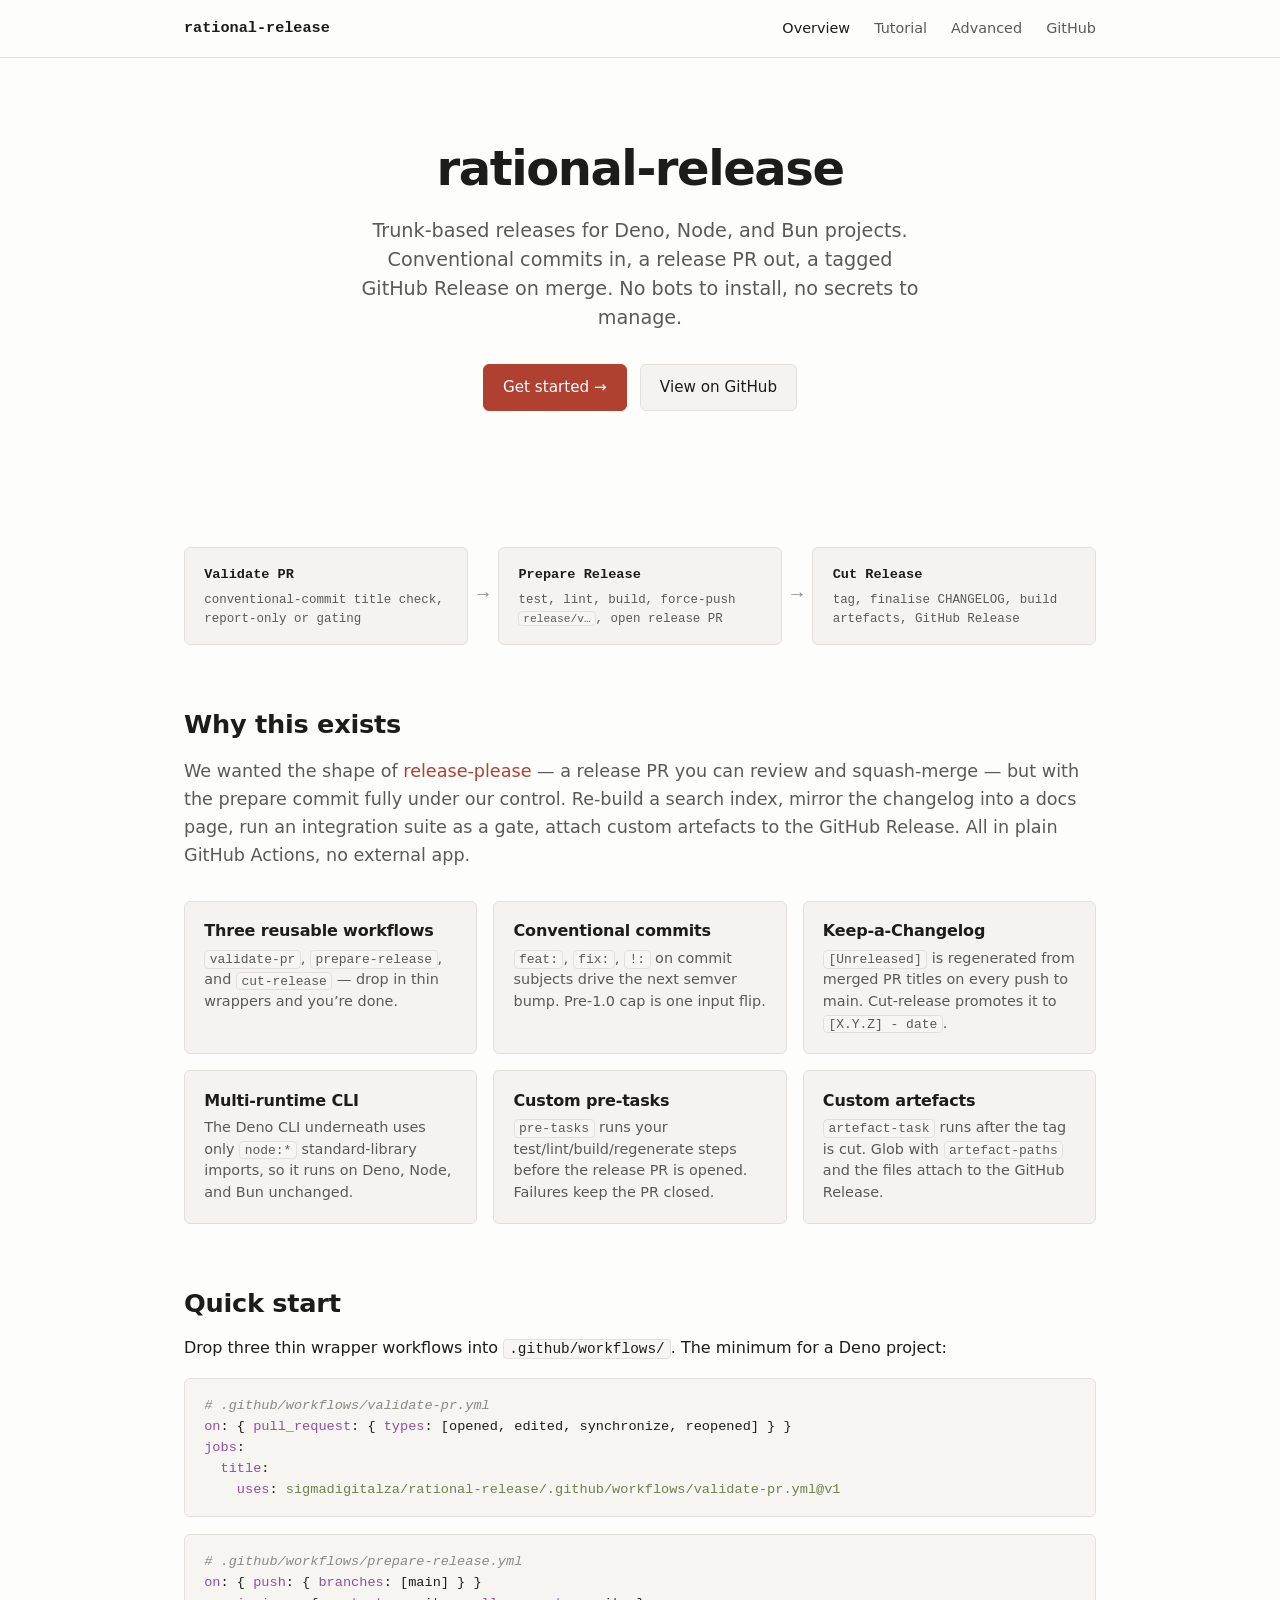
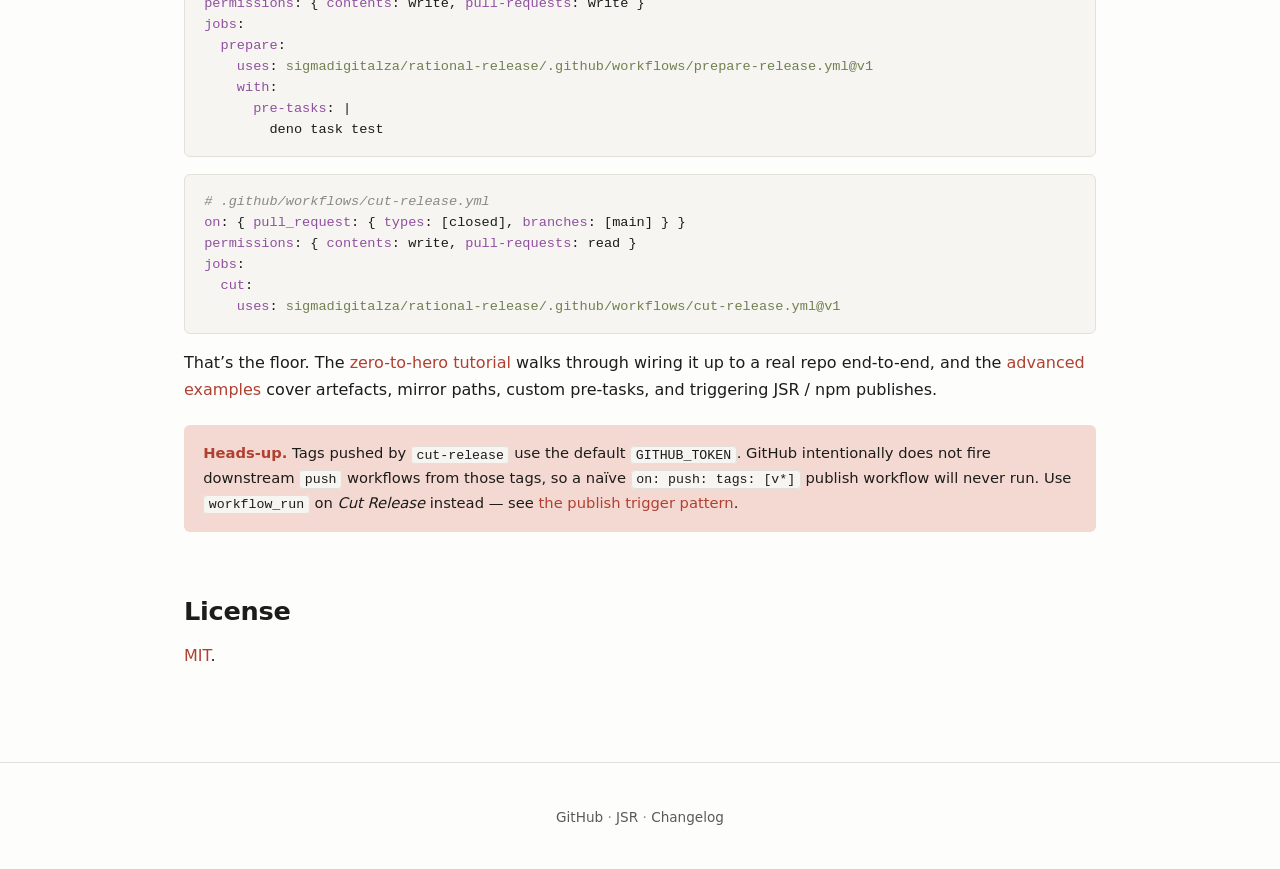
==== docs/index.html @ 64a09184 "feat: multi-runtime CLI (Node/Bun) + hand-rolled docs site Refactor the CLI to use only `node:*` sta" ====
<!doctype html>
<html lang="en">
<head>
  <meta charset="utf-8">
  <meta name="viewport" content="width=device-width, initial-scale=1">
  <title>rational-release — trunk-based releases for Deno, Node, and Bun</title>
  <meta name="description" content="Reusable GitHub Actions workflows and a thin CLI for trunk-based, conventional-commit-driven releases with a release-PR gate.">
  <link rel="stylesheet" href="assets/styles.css">
</head>
<body>
  <header class="site-header">
    <div class="site-header-inner">
      <a href="./" class="brand">rational-release</a>
      <nav class="nav">
        <a href="./" class="current">Overview</a>
        <a href="tutorial.html">Tutorial</a>
        <a href="advanced.html">Advanced</a>
        <a href="https://github.com/sigmadigitalza/rational-release">GitHub</a>
      </nav>
    </div>
  </header>

  <section class="hero">
    <h1>rational-release</h1>
    <p class="tagline">
      Trunk-based releases for Deno, Node, and Bun projects.
      Conventional commits in, a release PR out, a tagged GitHub Release on merge.
      No bots to install, no secrets to manage.
    </p>
    <div class="hero-ctas">
      <a class="btn btn-primary" href="tutorial.html">Get started →</a>
      <a class="btn" href="https://github.com/sigmadigitalza/rational-release">View on GitHub</a>
    </div>
  </section>

  <main class="container-wide">

    <div class="flow">
      <div class="flow-step">
        <div class="flow-step-title">Validate PR</div>
        <div class="flow-step-body">conventional-commit title check, report-only or gating</div>
      </div>
      <div class="flow-arrow">→</div>
      <div class="flow-step">
        <div class="flow-step-title">Prepare Release</div>
        <div class="flow-step-body">test, lint, build, force-push <code>release/v…</code>, open release PR</div>
      </div>
      <div class="flow-arrow">→</div>
      <div class="flow-step">
        <div class="flow-step-title">Cut Release</div>
        <div class="flow-step-body">tag, finalise CHANGELOG, build artefacts, GitHub Release</div>
      </div>
    </div>

    <h2>Why this exists</h2>

    <p class="lead">
      We wanted the shape of <a href="https://github.com/googleapis/release-please">release-please</a> &mdash;
      a release PR you can review and squash-merge &mdash; but with the prepare commit fully under our control.
      Re-build a search index, mirror the changelog into a docs page, run an integration suite as a gate,
      attach custom artefacts to the GitHub Release. All in plain GitHub Actions, no external app.
    </p>

    <div class="features">
      <div class="feature">
        <h3>Three reusable workflows</h3>
        <p>
          <code>validate-pr</code>, <code>prepare-release</code>, and <code>cut-release</code> &mdash;
          drop in thin wrappers and you&rsquo;re done.
        </p>
      </div>
      <div class="feature">
        <h3>Conventional commits</h3>
        <p>
          <code>feat:</code>, <code>fix:</code>, <code>!:</code> on commit subjects drive the next semver bump.
          Pre-1.0 cap is one input flip.
        </p>
      </div>
      <div class="feature">
        <h3>Keep-a-Changelog</h3>
        <p>
          <code>[Unreleased]</code> is regenerated from merged PR titles on every push to main.
          Cut-release promotes it to <code>[X.Y.Z] - date</code>.
        </p>
      </div>
      <div class="feature">
        <h3>Multi-runtime CLI</h3>
        <p>
          The Deno CLI underneath uses only <code>node:*</code> standard-library imports,
          so it runs on Deno, Node, and Bun unchanged.
        </p>
      </div>
      <div class="feature">
        <h3>Custom pre-tasks</h3>
        <p>
          <code>pre-tasks</code> runs your test/lint/build/regenerate steps before the release PR is opened.
          Failures keep the PR closed.
        </p>
      </div>
      <div class="feature">
        <h3>Custom artefacts</h3>
        <p>
          <code>artefact-task</code> runs after the tag is cut. Glob with <code>artefact-paths</code>
          and the files attach to the GitHub Release.
        </p>
      </div>
    </div>

    <h2>Quick start</h2>

    <p>
      Drop three thin wrapper workflows into <code>.github/workflows/</code>.
      The minimum for a Deno project:
    </p>

<pre><code><span class="tok-c"># .github/workflows/validate-pr.yml</span>
<span class="tok-k">on</span>: { <span class="tok-k">pull_request</span>: { <span class="tok-k">types</span>: [opened, edited, synchronize, reopened] } }
<span class="tok-k">jobs</span>:
  <span class="tok-k">title</span>:
    <span class="tok-k">uses</span>: <span class="tok-s">sigmadigitalza/rational-release/.github/workflows/validate-pr.yml@v1</span></code></pre>

<pre><code><span class="tok-c"># .github/workflows/prepare-release.yml</span>
<span class="tok-k">on</span>: { <span class="tok-k">push</span>: { <span class="tok-k">branches</span>: [main] } }
<span class="tok-k">permissions</span>: { <span class="tok-k">contents</span>: write, <span class="tok-k">pull-requests</span>: write }
<span class="tok-k">jobs</span>:
  <span class="tok-k">prepare</span>:
    <span class="tok-k">uses</span>: <span class="tok-s">sigmadigitalza/rational-release/.github/workflows/prepare-release.yml@v1</span>
    <span class="tok-k">with</span>:
      <span class="tok-k">pre-tasks</span>: |
        deno task test</code></pre>

<pre><code><span class="tok-c"># .github/workflows/cut-release.yml</span>
<span class="tok-k">on</span>: { <span class="tok-k">pull_request</span>: { <span class="tok-k">types</span>: [closed], <span class="tok-k">branches</span>: [main] } }
<span class="tok-k">permissions</span>: { <span class="tok-k">contents</span>: write, <span class="tok-k">pull-requests</span>: read }
<span class="tok-k">jobs</span>:
  <span class="tok-k">cut</span>:
    <span class="tok-k">uses</span>: <span class="tok-s">sigmadigitalza/rational-release/.github/workflows/cut-release.yml@v1</span></code></pre>

    <p>
      That&rsquo;s the floor. The
      <a href="tutorial.html">zero-to-hero tutorial</a> walks through wiring it up to a real repo end-to-end,
      and the <a href="advanced.html">advanced examples</a> cover artefacts, mirror paths, custom pre-tasks,
      and triggering JSR / npm publishes.
    </p>

    <div class="callout">
      <strong>Heads-up.</strong> Tags pushed by <code>cut-release</code> use the default
      <code>GITHUB_TOKEN</code>. GitHub intentionally does not fire downstream <code>push</code> workflows
      from those tags, so a naïve <code>on: push: tags: [v*]</code> publish workflow will never run.
      Use <code>workflow_run</code> on <em>Cut Release</em> instead &mdash;
      see <a href="advanced.html#publish">the publish trigger pattern</a>.
    </div>

    <h2>License</h2>
    <p><a href="https://github.com/sigmadigitalza/rational-release/blob/main/LICENSE">MIT</a>.</p>

  </main>

  <footer class="site-footer">
    <p>
      <a href="https://github.com/sigmadigitalza/rational-release">GitHub</a>
      &middot;
      <a href="https://jsr.io/@sigmadigitalza/rational-release">JSR</a>
      &middot;
      <a href="https://github.com/sigmadigitalza/rational-release/blob/main/CHANGELOG.md">Changelog</a>
    </p>
  </footer>

</body>
</html>
---- docs/assets/styles.css ----
:root {
  --bg: #fdfdfc;
  --bg-soft: #f4f3ef;
  --bg-code: #f6f5f1;
  --fg: #1c1c1a;
  --fg-soft: #5a5a55;
  --fg-muted: #8a8a82;
  --border: #e2e0d8;
  --accent: #b04030;
  --accent-soft: #f4d8d2;
  --kbd-bg: #ffffff;
  --shadow: 0 1px 0 rgba(0, 0, 0, 0.04), 0 4px 16px rgba(0, 0, 0, 0.04);
  --radius: 6px;
  --radius-lg: 12px;
  --mono: ui-monospace, SFMono-Regular, "SF Mono", Menlo, Consolas, monospace;
  --sans: -apple-system, BlinkMacSystemFont, "Segoe UI", Inter, system-ui, sans-serif;
}

@media (prefers-color-scheme: dark) {
  :root {
    --bg: #15140f;
    --bg-soft: #1d1c17;
    --bg-code: #1a1915;
    --fg: #ecebe4;
    --fg-soft: #b8b6ad;
    --fg-muted: #8c8a82;
    --border: #2c2b25;
    --accent: #e08070;
    --accent-soft: #3a2622;
    --kbd-bg: #25241f;
    --shadow: 0 1px 0 rgba(0, 0, 0, 0.4), 0 4px 16px rgba(0, 0, 0, 0.3);
  }
}

* {
  box-sizing: border-box;
}

html {
  scroll-behavior: smooth;
}

body {
  margin: 0;
  background: var(--bg);
  color: var(--fg);
  font-family: var(--sans);
  font-size: 16px;
  line-height: 1.65;
  -webkit-font-smoothing: antialiased;
}

a {
  color: var(--accent);
  text-decoration: none;
  border-bottom: 1px solid transparent;
  transition: border-color 120ms ease;
}

a:hover {
  border-bottom-color: var(--accent);
}

h1, h2, h3, h4 {
  font-weight: 600;
  letter-spacing: -0.01em;
  color: var(--fg);
  margin-top: 2.5em;
  margin-bottom: 0.6em;
  line-height: 1.25;
}

h1 { font-size: 2.4rem; letter-spacing: -0.02em; }
h2 { font-size: 1.6rem; }
h3 { font-size: 1.2rem; }

p { margin: 0.8em 0; }

code {
  font-family: var(--mono);
  font-size: 0.9em;
  background: var(--bg-code);
  border: 1px solid var(--border);
  border-radius: 4px;
  padding: 0.05em 0.35em;
}

pre {
  font-family: var(--mono);
  background: var(--bg-code);
  border: 1px solid var(--border);
  border-radius: var(--radius);
  padding: 1rem 1.2rem;
  overflow-x: auto;
  font-size: 0.85rem;
  line-height: 1.55;
  margin: 1.2em 0;
}

pre code {
  background: none;
  border: none;
  padding: 0;
  font-size: inherit;
}

kbd {
  font-family: var(--mono);
  font-size: 0.85em;
  background: var(--kbd-bg);
  border: 1px solid var(--border);
  border-bottom-width: 2px;
  border-radius: 4px;
  padding: 0.05em 0.4em;
}

ul, ol {
  padding-left: 1.4em;
}

li { margin: 0.3em 0; }

hr {
  border: none;
  border-top: 1px solid var(--border);
  margin: 3em 0;
}

table {
  border-collapse: collapse;
  width: 100%;
  margin: 1.2em 0;
  font-size: 0.92rem;
}

th, td {
  text-align: left;
  padding: 0.5em 0.8em;
  border-bottom: 1px solid var(--border);
  vertical-align: top;
}

th {
  font-weight: 600;
  background: var(--bg-soft);
}

td code {
  white-space: nowrap;
}

blockquote {
  margin: 1.2em 0;
  padding: 0.6em 1.2em;
  border-left: 3px solid var(--accent);
  background: var(--bg-soft);
  color: var(--fg-soft);
  border-radius: 0 var(--radius) var(--radius) 0;
}

blockquote p:first-child { margin-top: 0; }
blockquote p:last-child { margin-bottom: 0; }

/* Layout */

.site-header {
  border-bottom: 1px solid var(--border);
  background: var(--bg);
  position: sticky;
  top: 0;
  z-index: 10;
  backdrop-filter: blur(10px);
}

.site-header-inner {
  max-width: 960px;
  margin: 0 auto;
  padding: 1rem 1.5rem;
  display: flex;
  align-items: center;
  justify-content: space-between;
  gap: 2rem;
}

.brand {
  font-family: var(--mono);
  font-weight: 600;
  font-size: 0.95rem;
  color: var(--fg);
  border: none;
}

.brand:hover { color: var(--accent); }

.nav {
  display: flex;
  gap: 1.5rem;
  font-size: 0.9rem;
}

.nav a {
  color: var(--fg-soft);
  border: none;
}

.nav a:hover { color: var(--accent); }

.nav a.current { color: var(--fg); font-weight: 500; }

.container {
  max-width: 760px;
  margin: 0 auto;
  padding: 2.5rem 1.5rem 5rem;
}

.container-wide {
  max-width: 960px;
  margin: 0 auto;
  padding: 2.5rem 1.5rem 5rem;
}

/* Hero */

.hero {
  text-align: center;
  padding: 5rem 1.5rem 3rem;
  max-width: 760px;
  margin: 0 auto;
}

.hero h1 {
  font-size: 3rem;
  margin: 0 0 0.4em;
  letter-spacing: -0.03em;
}

.hero .tagline {
  font-size: 1.2rem;
  color: var(--fg-soft);
  margin: 0 auto 1.6em;
  max-width: 560px;
  line-height: 1.5;
}

.hero-ctas {
  display: flex;
  gap: 0.8rem;
  justify-content: center;
  flex-wrap: wrap;
  margin-top: 2rem;
}

.btn {
  display: inline-block;
  padding: 0.6rem 1.2rem;
  border-radius: var(--radius);
  font-size: 0.95rem;
  font-weight: 500;
  border: 1px solid var(--border);
  background: var(--bg-soft);
  color: var(--fg);
  transition: all 120ms ease;
}

.btn:hover {
  border-color: var(--fg-muted);
  border-bottom-color: var(--fg-muted);
}

.btn-primary {
  background: var(--accent);
  color: white;
  border-color: var(--accent);
}

.btn-primary:hover {
  background: var(--fg);
  border-color: var(--fg);
  color: var(--bg);
}

/* Diagram */

.flow {
  display: flex;
  align-items: stretch;
  gap: 0.6rem;
  margin: 3rem 0;
  font-family: var(--mono);
  font-size: 0.85rem;
  flex-wrap: wrap;
}

.flow-step {
  flex: 1 1 200px;
  min-width: 0;
  background: var(--bg-soft);
  border: 1px solid var(--border);
  border-radius: var(--radius);
  padding: 1rem 1.2rem;
}

.flow-step-title {
  font-weight: 600;
  color: var(--fg);
  margin-bottom: 0.3rem;
}

.flow-step-body {
  color: var(--fg-soft);
  font-size: 0.78rem;
  line-height: 1.5;
}

.flow-arrow {
  display: flex;
  align-items: center;
  color: var(--fg-muted);
  font-size: 1.2rem;
}

@media (max-width: 720px) {
  .flow-arrow { display: none; }
}

/* Feature grid */

.features {
  display: grid;
  grid-template-columns: repeat(auto-fit, minmax(240px, 1fr));
  gap: 1rem;
  margin: 2rem 0;
}

.feature {
  padding: 1.2rem;
  background: var(--bg-soft);
  border: 1px solid var(--border);
  border-radius: var(--radius);
}

.feature h3 {
  margin: 0 0 0.4em;
  font-size: 1rem;
}

.feature p {
  margin: 0;
  font-size: 0.9rem;
  color: var(--fg-soft);
  line-height: 1.5;
}

/* Step list (tutorial) */

.steps {
  counter-reset: step;
  list-style: none;
  padding: 0;
  margin: 2rem 0;
}

.steps > li {
  counter-increment: step;
  position: relative;
  padding-left: 2.6rem;
  margin: 1.5em 0;
}

.steps > li::before {
  content: counter(step);
  position: absolute;
  left: 0;
  top: 0.05em;
  width: 1.8rem;
  height: 1.8rem;
  border-radius: 50%;
  background: var(--accent-soft);
  color: var(--accent);
  font-weight: 600;
  display: flex;
  align-items: center;
  justify-content: center;
  font-size: 0.9rem;
}

.steps h3 {
  margin-top: 0;
  margin-bottom: 0.3em;
  font-size: 1.1rem;
}

/* Footer */

.site-footer {
  border-top: 1px solid var(--border);
  padding: 2rem 1.5rem;
  text-align: center;
  font-size: 0.85rem;
  color: var(--fg-muted);
}

.site-footer a {
  color: var(--fg-soft);
  border: none;
}

.site-footer a:hover { color: var(--accent); }

/* Misc */

.lead {
  font-size: 1.1rem;
  color: var(--fg-soft);
  line-height: 1.6;
}

.callout {
  margin: 1.5em 0;
  padding: 1rem 1.2rem;
  background: var(--accent-soft);
  border-radius: var(--radius);
  font-size: 0.92rem;
  color: var(--fg);
}

.callout strong { color: var(--accent); }

.muted { color: var(--fg-muted); }

.toc {
  margin: 1.5em 0 2.5em;
  padding: 1rem 1.5rem;
  background: var(--bg-soft);
  border: 1px solid var(--border);
  border-radius: var(--radius);
  font-size: 0.92rem;
}

.toc strong {
  display: block;
  margin-bottom: 0.4em;
  font-size: 0.85rem;
  text-transform: uppercase;
  letter-spacing: 0.05em;
  color: var(--fg-muted);
}

.toc ol { margin: 0; padding-left: 1.4em; }
.toc li { margin: 0.2em 0; }

/* Subtle syntax highlighting (manually applied via spans) */

.tok-c { color: var(--fg-muted); font-style: italic; }
.tok-k { color: #9050a0; }
.tok-s { color: #708050; }
.tok-n { color: var(--fg); }

@media (prefers-color-scheme: dark) {
  .tok-k { color: #c890d8; }
  .tok-s { color: #b0c890; }
}
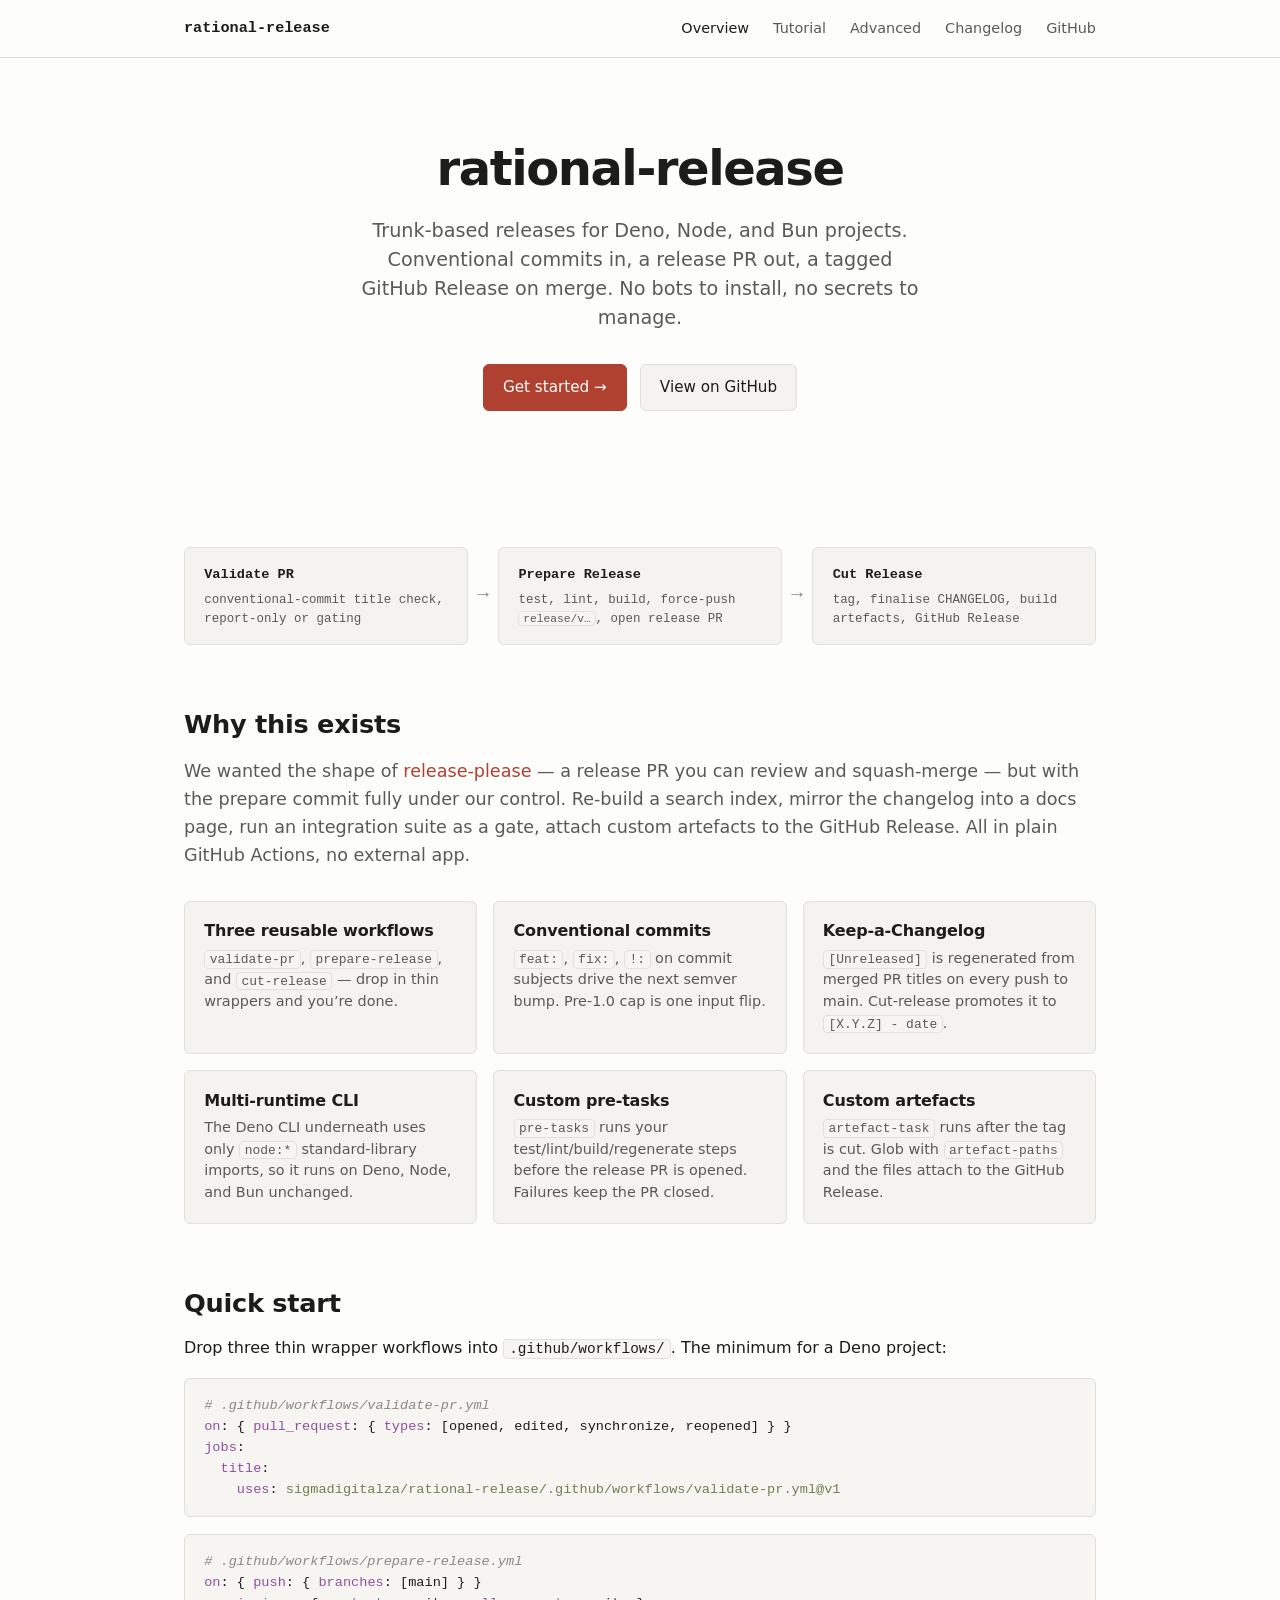
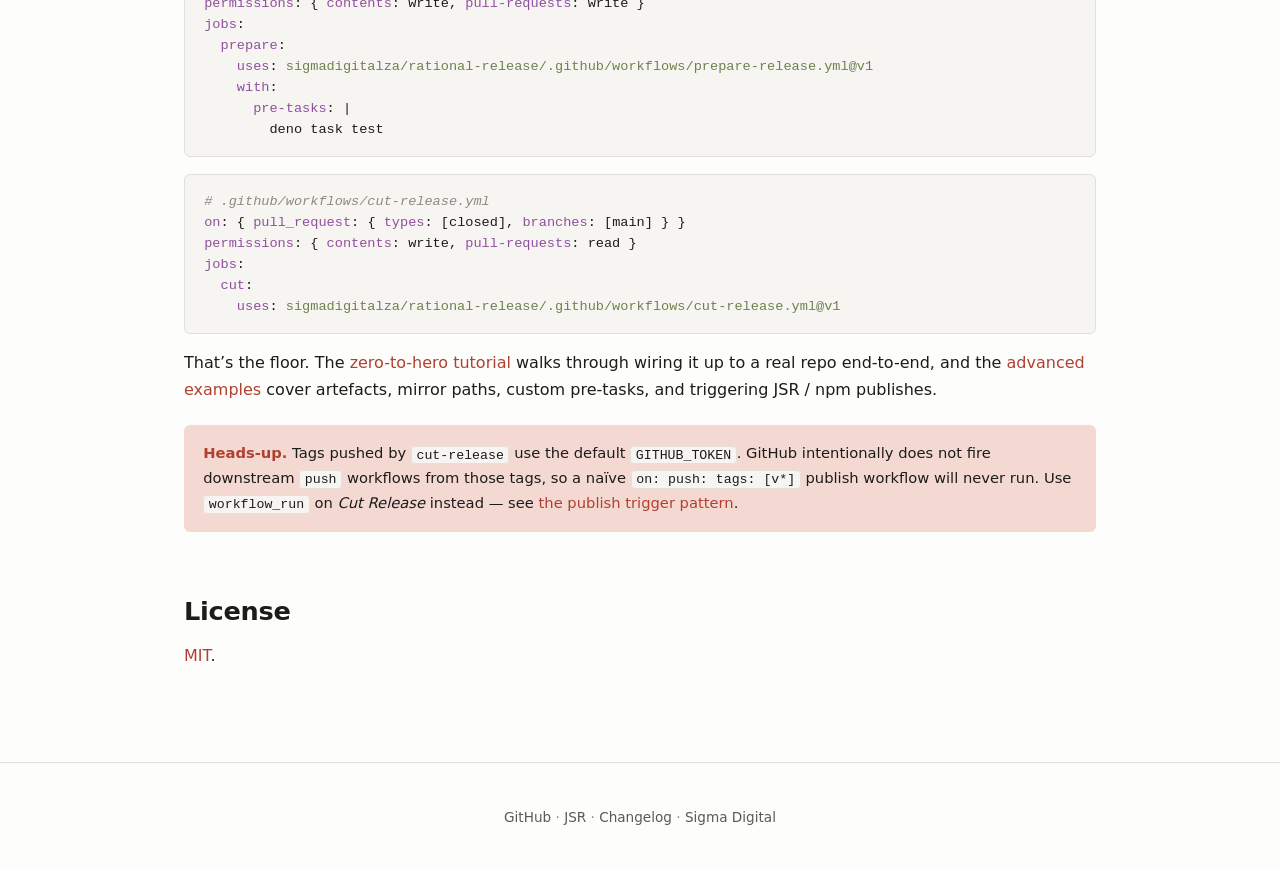
==== commit 58c1682f: "feat: dogfood advanced usage patterns and add Sigma Digital footer - Remove push-to-main from self-t" ====
--- a/docs/index.html
+++ b/docs/index.html
@@ -15,6 +15,7 @@
         <a href="./" class="current">Overview</a>
         <a href="tutorial.html">Tutorial</a>
         <a href="advanced.html">Advanced</a>
+        <a href="changelog.html">Changelog</a>
         <a href="https://github.com/sigmadigitalza/rational-release">GitHub</a>
       </nav>
     </div>
@@ -162,7 +163,9 @@
       &middot;
       <a href="https://jsr.io/@sigmadigitalza/rational-release">JSR</a>
       &middot;
-      <a href="https://github.com/sigmadigitalza/rational-release/blob/main/CHANGELOG.md">Changelog</a>
+      <a href="changelog.html">Changelog</a>
+      &middot;
+      <a href="https://sigmadigital.io">Sigma Digital</a>
     </p>
   </footer>
 
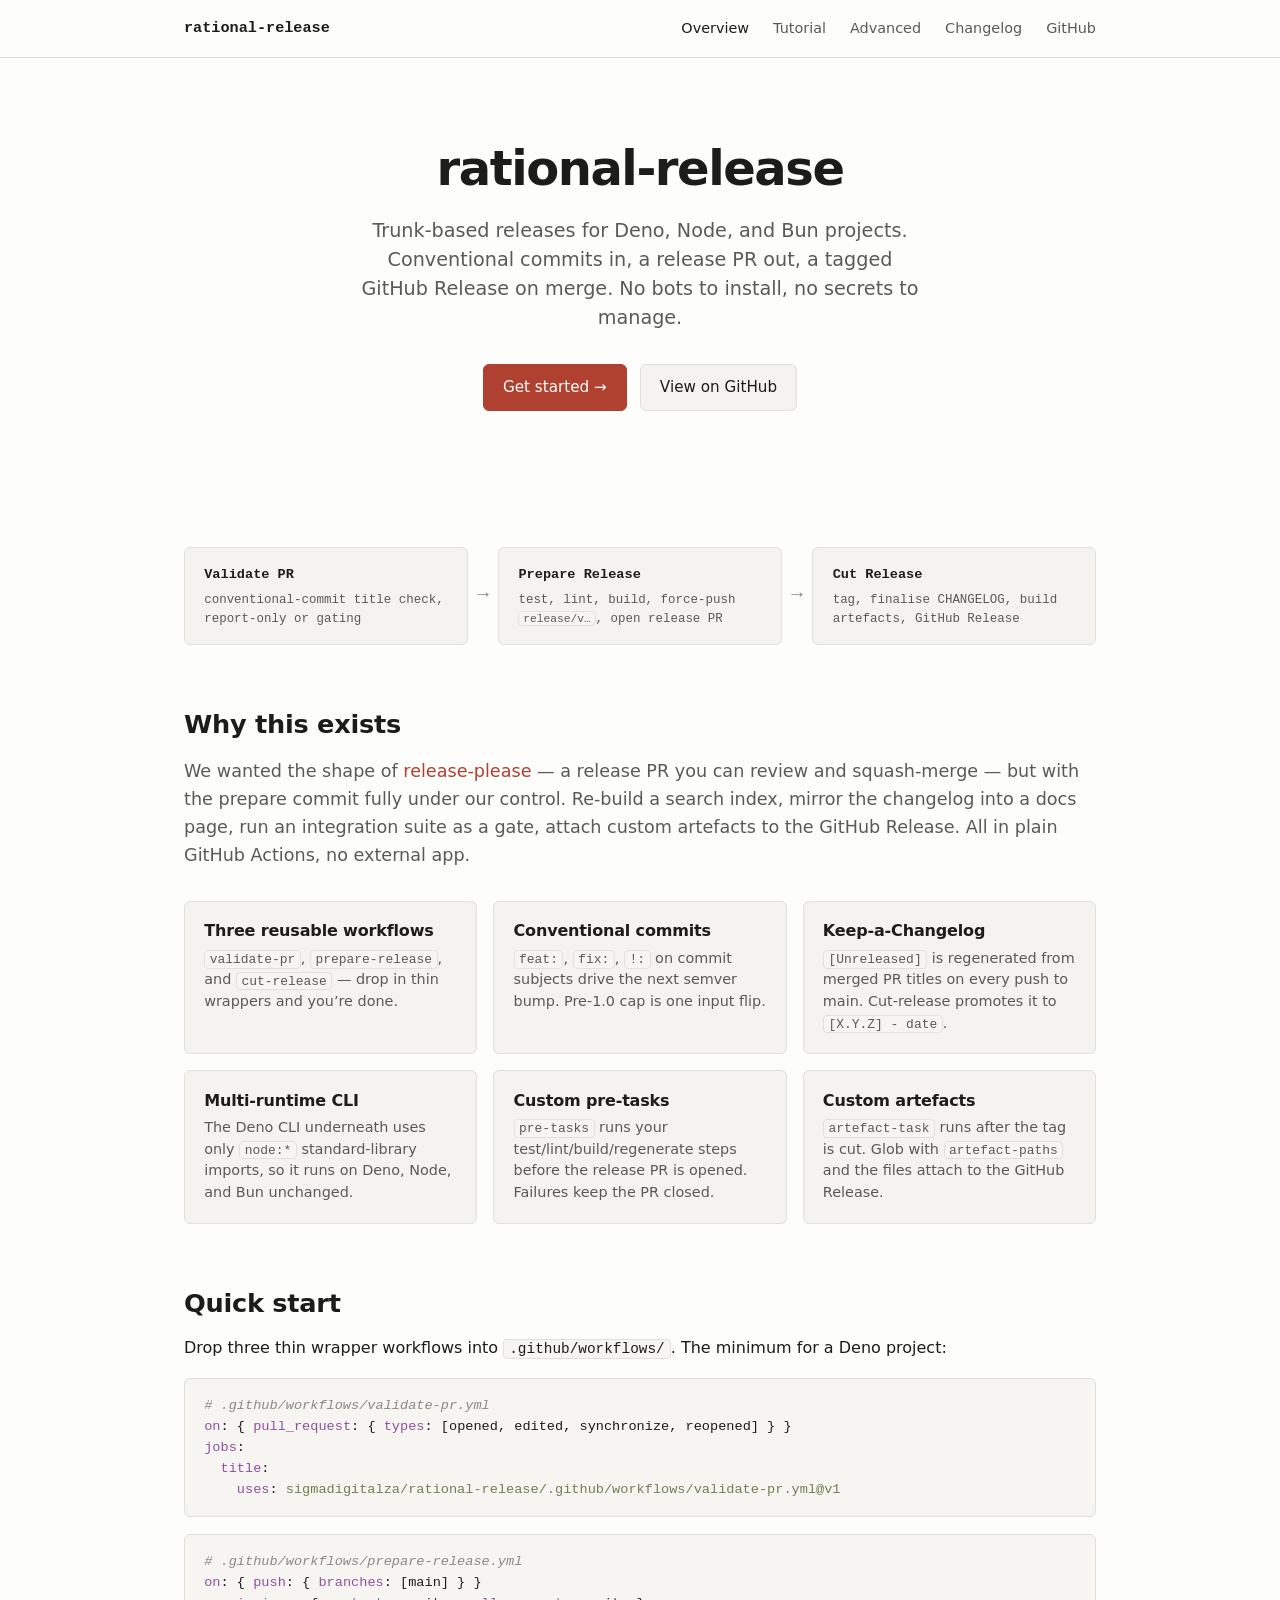
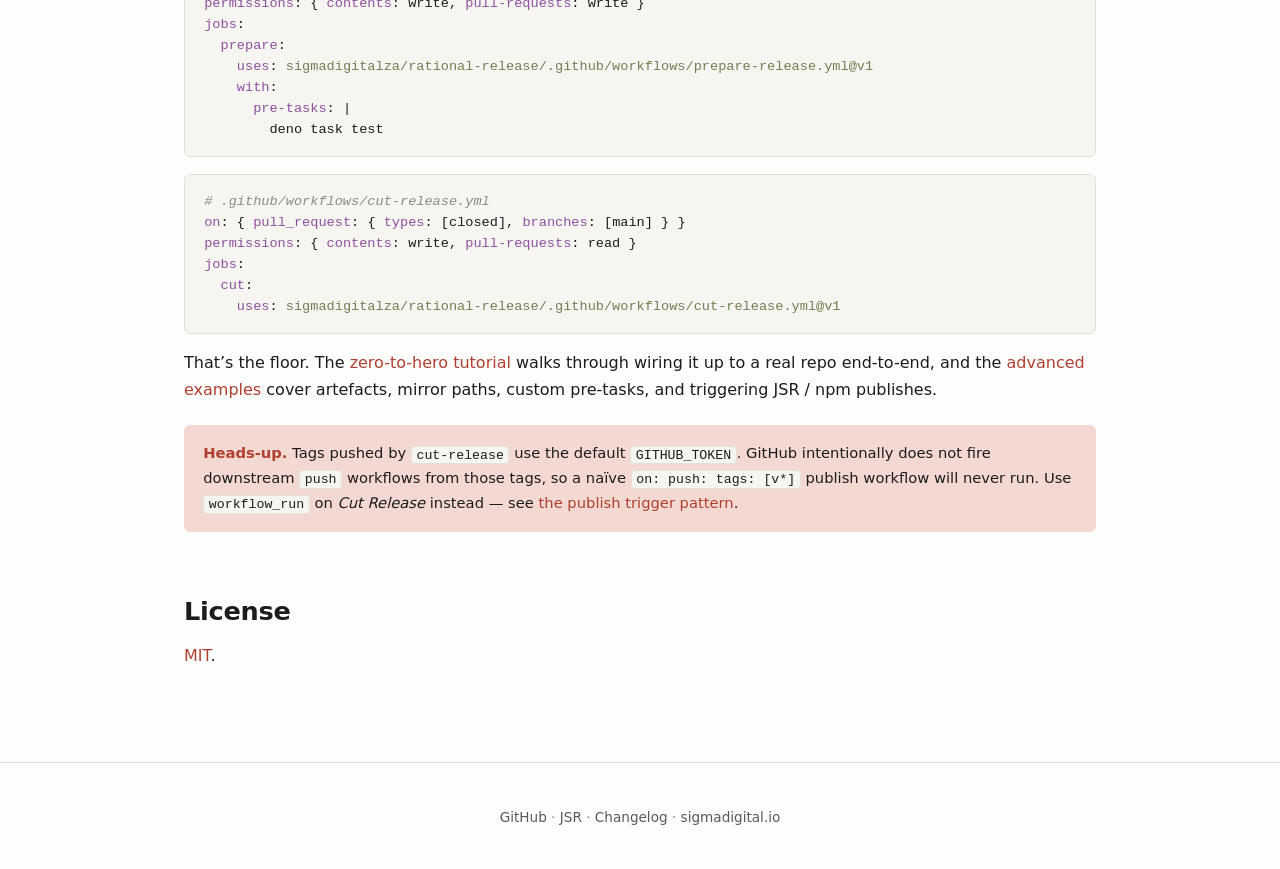
==== commit d0bfa807: "feat: dogfood CLI in own workflows + bootstrap docs changelog Bring three former game-assets capabil" ====
--- a/docs/index.html
+++ b/docs/index.html
@@ -165,7 +165,7 @@
       &middot;
       <a href="changelog.html">Changelog</a>
       &middot;
-      <a href="https://sigmadigital.io">Sigma Digital</a>
+      <a href="https://sigmadigital.io">sigmadigital.io</a>
     </p>
   </footer>
 
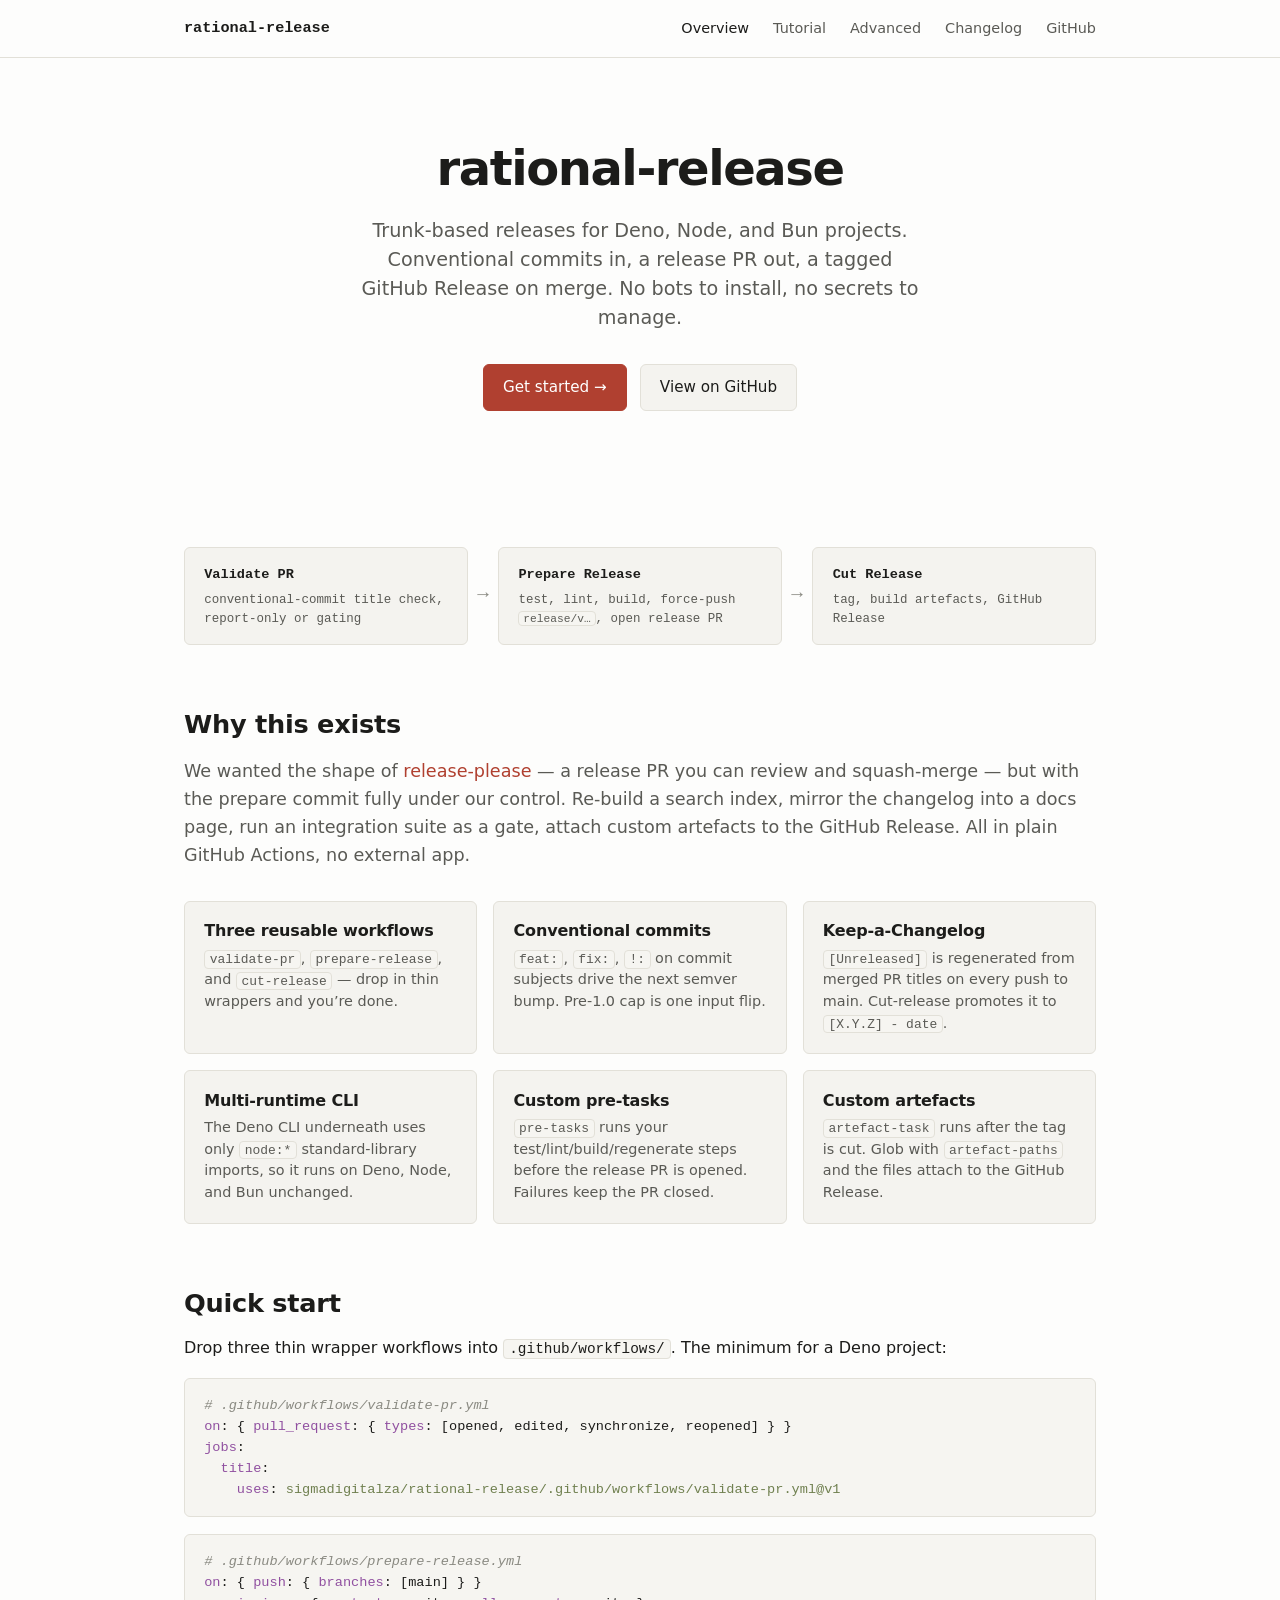
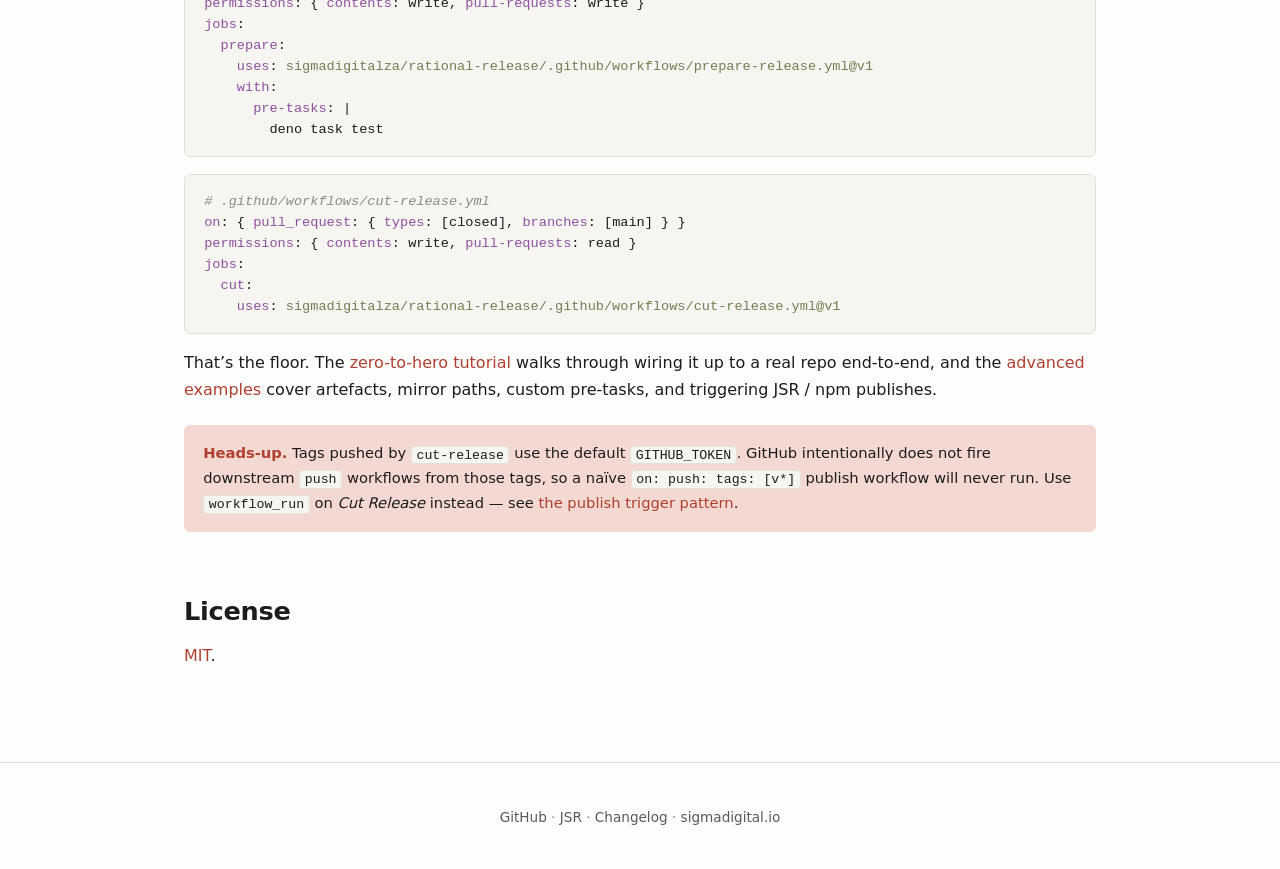
==== commit 789c82cb: "fix: finalise the changelog at prepare time so cut-release never pushes to main cut-release used to " ====
--- a/docs/index.html
+++ b/docs/index.html
@@ -49,7 +49,7 @@
       <div class="flow-arrow">→</div>
       <div class="flow-step">
         <div class="flow-step-title">Cut Release</div>
-        <div class="flow-step-body">tag, finalise CHANGELOG, build artefacts, GitHub Release</div>
+        <div class="flow-step-body">tag, build artefacts, GitHub Release</div>
       </div>
     </div>
 
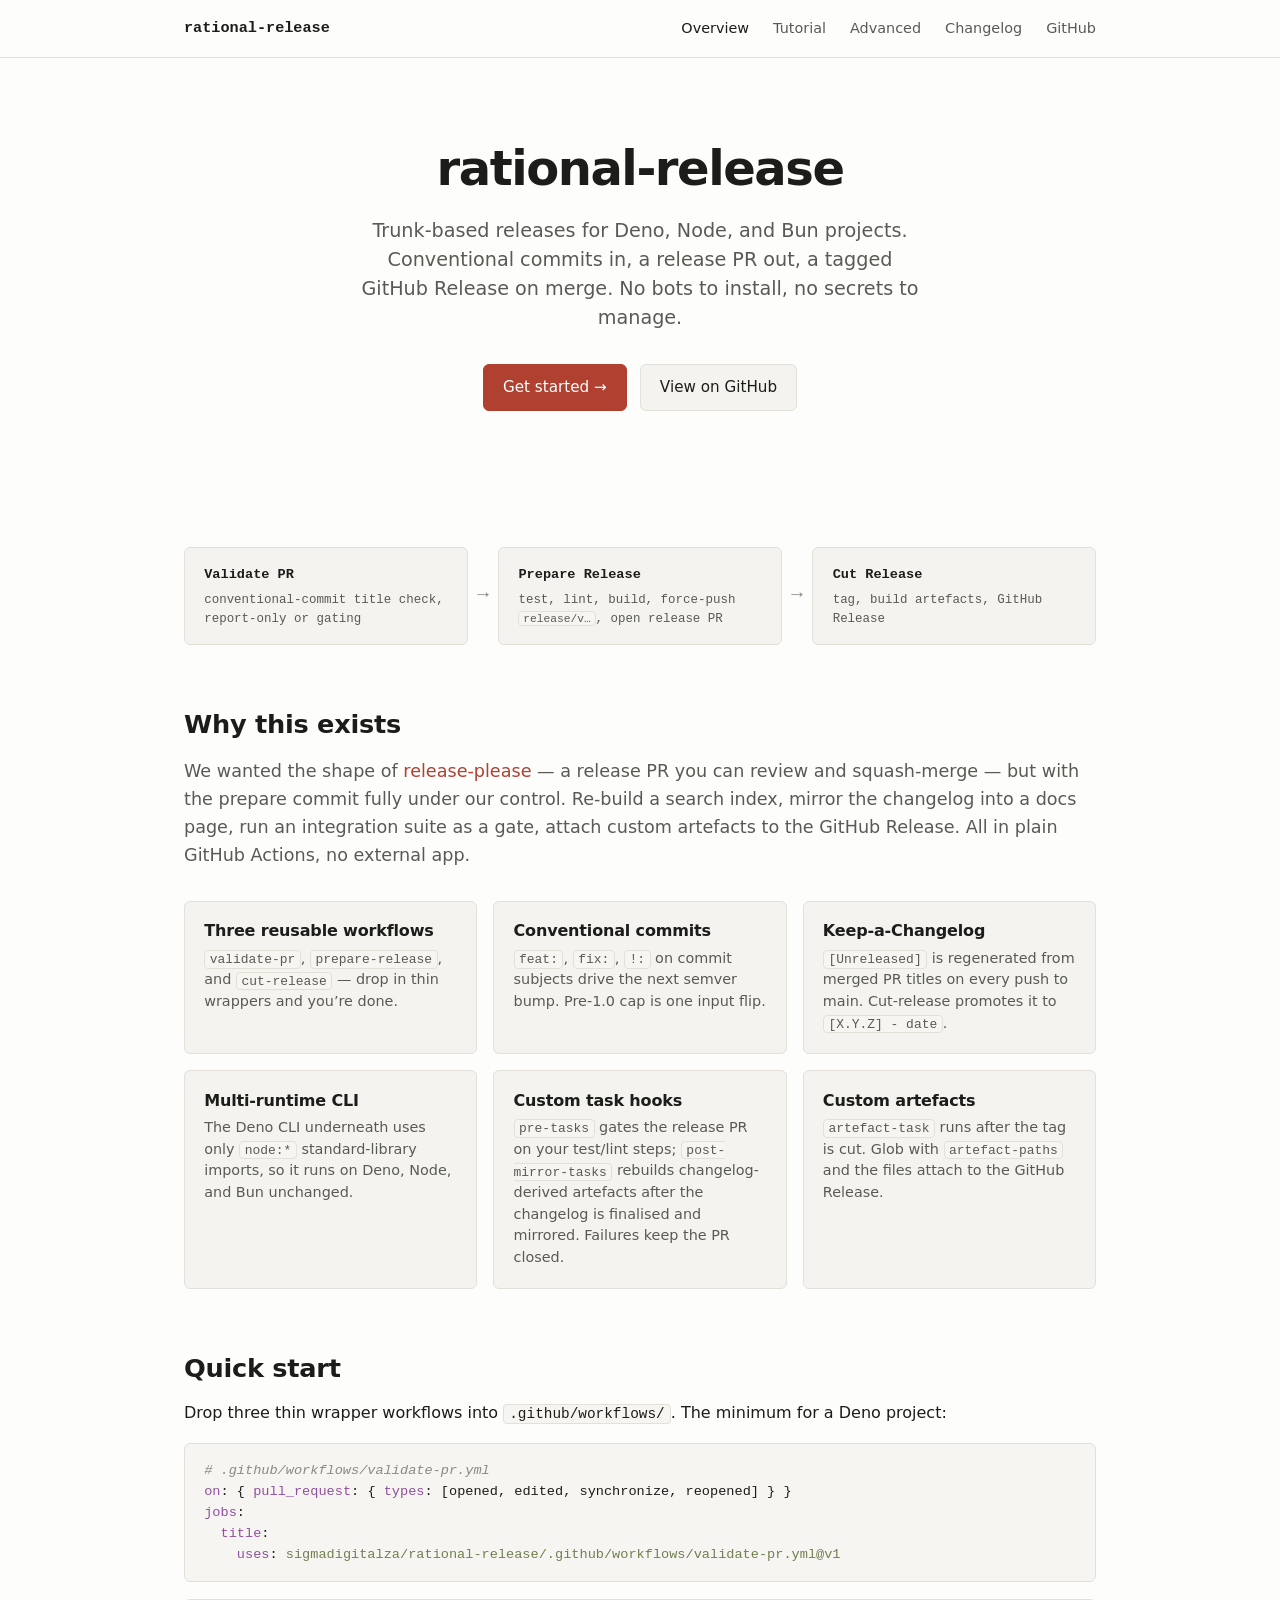
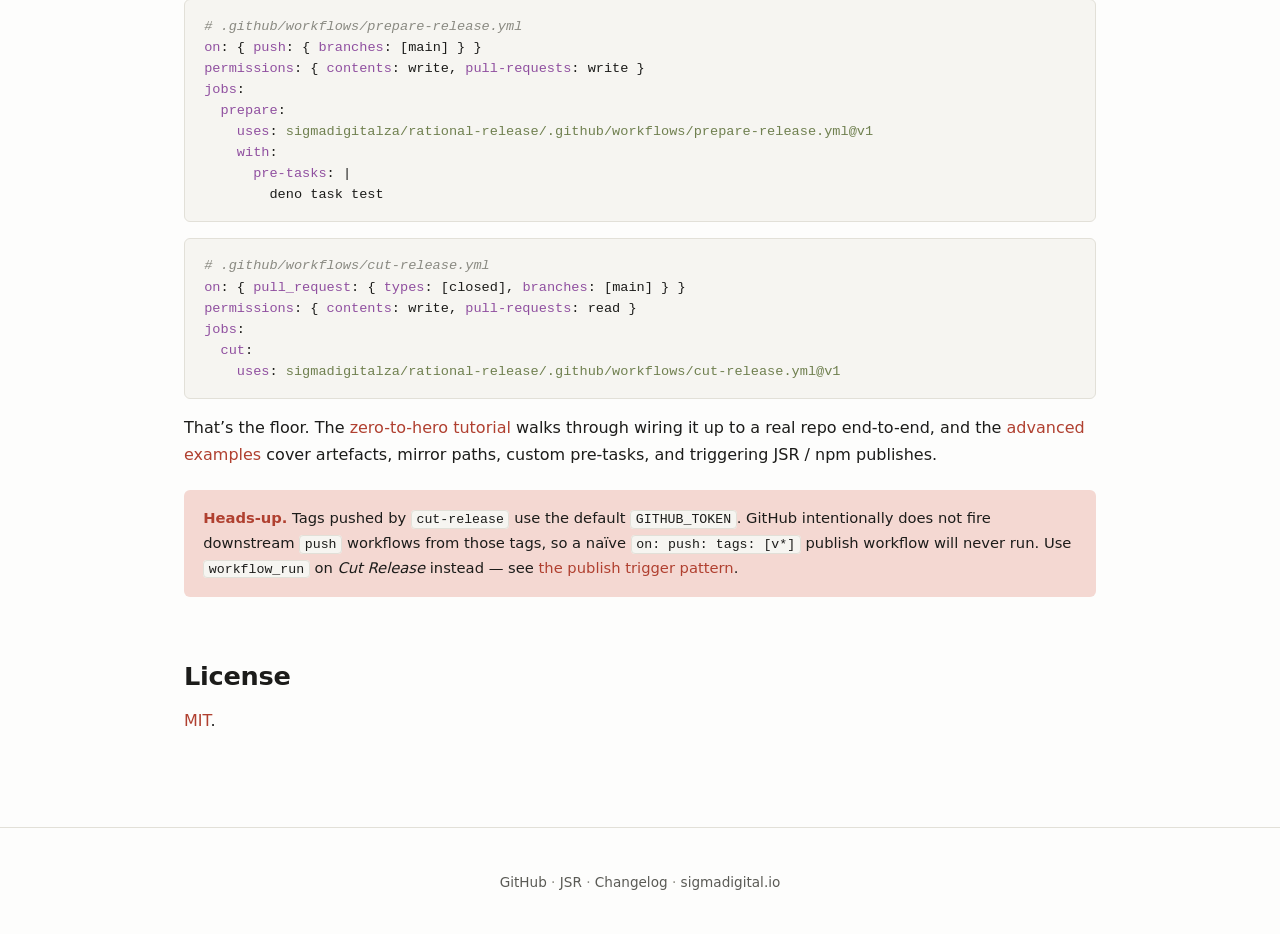
==== commit 23b8e451: "feat(prepare-release): add post-mirror-tasks hook for rebuilds after changelog finalise + mirror pre" ====
--- a/docs/index.html
+++ b/docs/index.html
@@ -92,10 +92,11 @@
         </p>
       </div>
       <div class="feature">
-        <h3>Custom pre-tasks</h3>
+        <h3>Custom task hooks</h3>
         <p>
-          <code>pre-tasks</code> runs your test/lint/build/regenerate steps before the release PR is opened.
-          Failures keep the PR closed.
+          <code>pre-tasks</code> gates the release PR on your test/lint steps;
+          <code>post-mirror-tasks</code> rebuilds changelog-derived artefacts after the
+          changelog is finalised and mirrored. Failures keep the PR closed.
         </p>
       </div>
       <div class="feature">
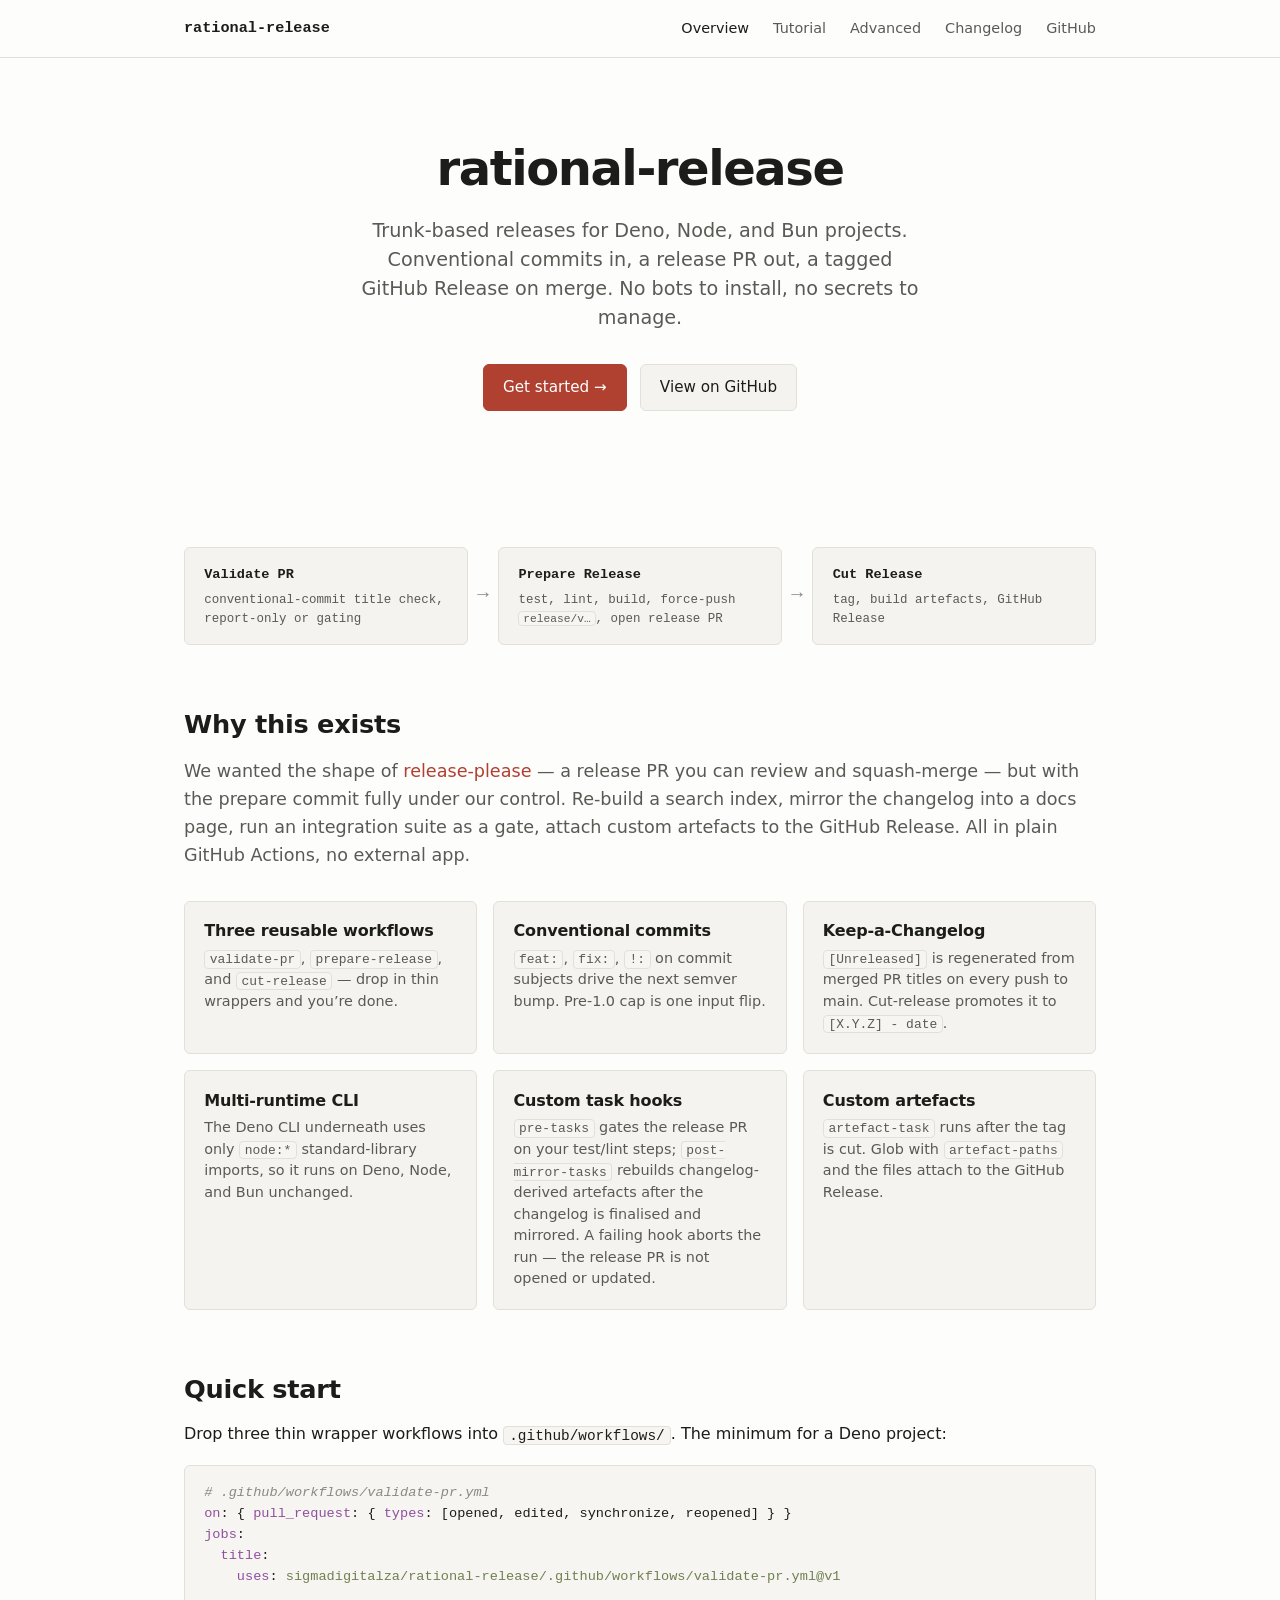
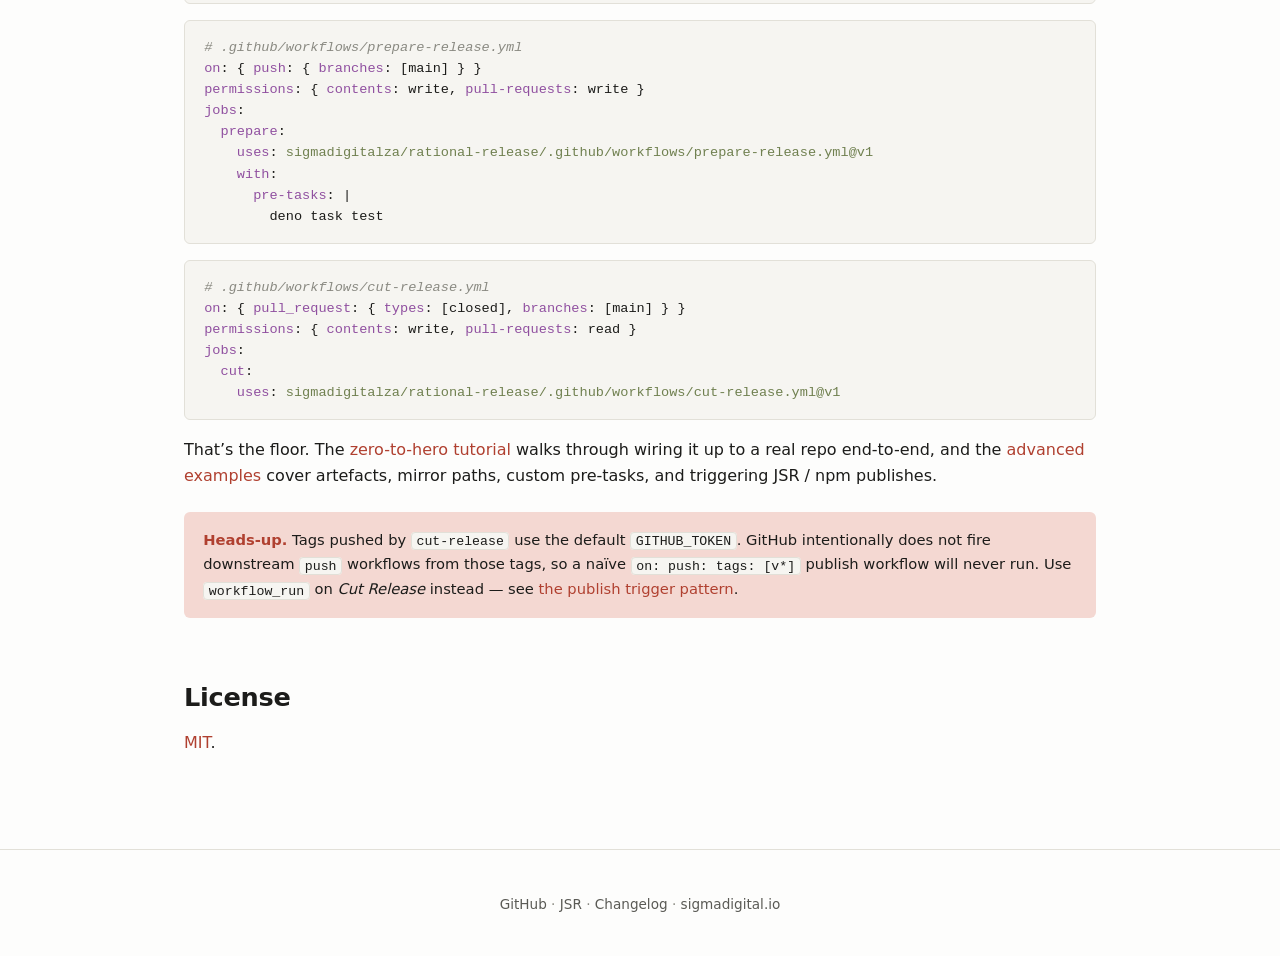
==== commit 64bb224c: "docs(index): clarify hook failures block open/update, not close the PR Review nit on #59: an already" ====
--- a/docs/index.html
+++ b/docs/index.html
@@ -96,7 +96,8 @@
         <p>
           <code>pre-tasks</code> gates the release PR on your test/lint steps;
           <code>post-mirror-tasks</code> rebuilds changelog-derived artefacts after the
-          changelog is finalised and mirrored. Failures keep the PR closed.
+          changelog is finalised and mirrored. A failing hook aborts the run — the
+          release PR is not opened or updated.
         </p>
       </div>
       <div class="feature">
